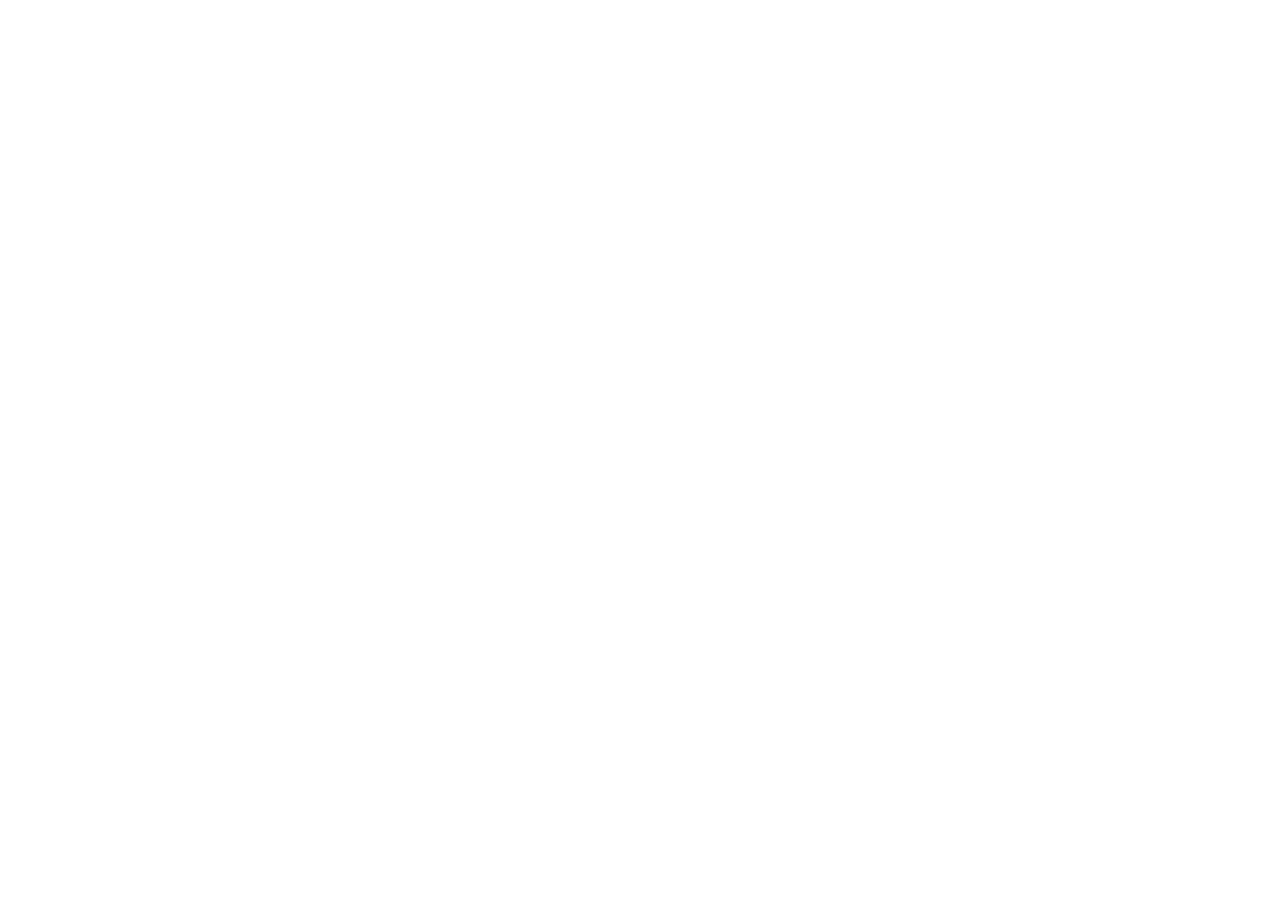
==== index.html @ e783c198 "Initial commit" ====
<!DOCTYPE html>
<html lang="en">
<head>
  <meta charset="UTF-8">
  <meta http-equiv="X-UA-Compatible" content="IE=edge">
  <meta name="viewport" content="width=device-width, initial-scale=1.0">
  <title>Template</title>
  <link rel="stylesheet" href="./css/main.css">
</head>
<body>

</body>
</html>
---- css/main.css ----
/* VARIABLES */
:root {
  --light-background: #f2ece4;
  --light-text: #036;
  /* --main-text-color : #fff; */
  /* --main-bg-color : #fff; */
  /* --main-font-size : 16px; */
  /* --main-line-height : 1.5; */
}

/* MIXINS */ /**
 * 1. Correct the line height in all browsers.
 * 2. Prevent adjustments of font size after orientation changes in iOS.
 */
html {
  line-height: 1.15; /* 1 */
  -webkit-text-size-adjust: 100%; /* 2 */
}

/* Sections
   ========================================================================== */
/**
 * Remove the margin in all browsers.
 */
body {
  margin: 0;
}

/**
 * Render the `main` element consistently in IE.
 */
main {
  display: block;
}

/**
 * Correct the font size and margin on `h1` elements within `section` and
 * `article` contexts in Chrome, Firefox, and Safari.
 */
h1 {
  font-size: 2em;
  margin: 0.67em 0;
}

/* Grouping content
   ========================================================================== */
/**
 * 1. Add the correct box sizing in Firefox.
 * 2. Show the overflow in Edge and IE.
 */
hr {
  -webkit-box-sizing: content-box;
          box-sizing: content-box; /* 1 */
  height: 0; /* 1 */
  overflow: visible; /* 2 */
}

/**
 * 1. Correct the inheritance and scaling of font size in all browsers.
 * 2. Correct the odd `em` font sizing in all browsers.
 */
pre {
  font-family: monospace, monospace; /* 1 */
  font-size: 1em; /* 2 */
}

/* Text-level semantics
   ========================================================================== */
/**
 * Remove the gray background on active links in IE 10.
 */
a {
  background-color: transparent;
}

/**
 * 1. Remove the bottom border in Chrome 57-
 * 2. Add the correct text decoration in Chrome, Edge, IE, Opera, and Safari.
 */
abbr[title] {
  border-bottom: none; /* 1 */
  text-decoration: underline; /* 2 */
  -webkit-text-decoration: underline dotted;
          text-decoration: underline dotted; /* 2 */
}

/**
 * Add the correct font weight in Chrome, Edge, and Safari.
 */
b,
strong {
  font-weight: bolder;
}

/**
 * 1. Correct the inheritance and scaling of font size in all browsers.
 * 2. Correct the odd `em` font sizing in all browsers.
 */
code,
kbd,
samp {
  font-family: monospace, monospace; /* 1 */
  font-size: 1em; /* 2 */
}

/**
 * Add the correct font size in all browsers.
 */
small {
  font-size: 80%;
}

/**
 * Prevent `sub` and `sup` elements from affecting the line height in
 * all browsers.
 */
sub,
sup {
  font-size: 75%;
  line-height: 0;
  position: relative;
  vertical-align: baseline;
}

sub {
  bottom: -0.25em;
}

sup {
  top: -0.5em;
}

/* Embedded content
   ========================================================================== */
/**
 * Remove the border on images inside links in IE 10.
 */
img {
  border-style: none;
}

/* Forms
   ========================================================================== */
/**
 * 1. Change the font styles in all browsers.
 * 2. Remove the margin in Firefox and Safari.
 */
button,
input,
optgroup,
select,
textarea {
  font-family: inherit; /* 1 */
  font-size: 100%; /* 1 */
  line-height: 1.15; /* 1 */
  margin: 0; /* 2 */
}

/**
 * Show the overflow in IE.
 * 1. Show the overflow in Edge.
 */
button,
input { /* 1 */
  overflow: visible;
}

/**
 * Remove the inheritance of text transform in Edge, Firefox, and IE.
 * 1. Remove the inheritance of text transform in Firefox.
 */
button,
select { /* 1 */
  text-transform: none;
}

/**
 * Correct the inability to style clickable types in iOS and Safari.
 */
button,
[type=button],
[type=reset],
[type=submit] {
  -webkit-appearance: button;
}

/**
 * Remove the inner border and padding in Firefox.
 */
button::-moz-focus-inner,
[type=button]::-moz-focus-inner,
[type=reset]::-moz-focus-inner,
[type=submit]::-moz-focus-inner {
  border-style: none;
  padding: 0;
}

/**
 * Restore the focus styles unset by the previous rule.
 */
button:-moz-focusring,
[type=button]:-moz-focusring,
[type=reset]:-moz-focusring,
[type=submit]:-moz-focusring {
  outline: 1px dotted ButtonText;
}

/**
 * Correct the padding in Firefox.
 */
fieldset {
  padding: 0.35em 0.75em 0.625em;
}

/**
 * 1. Correct the text wrapping in Edge and IE.
 * 2. Correct the color inheritance from `fieldset` elements in IE.
 * 3. Remove the padding so developers are not caught out when they zero out
 *    `fieldset` elements in all browsers.
 */
legend {
  -webkit-box-sizing: border-box;
          box-sizing: border-box; /* 1 */
  color: inherit; /* 2 */
  display: table; /* 1 */
  max-width: 100%; /* 1 */
  padding: 0; /* 3 */
  white-space: normal; /* 1 */
}

/**
 * Add the correct vertical alignment in Chrome, Firefox, and Opera.
 */
progress {
  vertical-align: baseline;
}

/**
 * Remove the default vertical scrollbar in IE 10+.
 */
textarea {
  overflow: auto;
}

/**
 * 1. Add the correct box sizing in IE 10.
 * 2. Remove the padding in IE 10.
 */
[type=checkbox],
[type=radio] {
  -webkit-box-sizing: border-box;
          box-sizing: border-box; /* 1 */
  padding: 0; /* 2 */
}

/**
 * Correct the cursor style of increment and decrement buttons in Chrome.
 */
[type=number]::-webkit-inner-spin-button,
[type=number]::-webkit-outer-spin-button {
  height: auto;
}

/**
 * 1. Correct the odd appearance in Chrome and Safari.
 * 2. Correct the outline style in Safari.
 */
[type=search] {
  -webkit-appearance: textfield; /* 1 */
  outline-offset: -2px; /* 2 */
}

/**
 * Remove the inner padding in Chrome and Safari on macOS.
 */
[type=search]::-webkit-search-decoration {
  -webkit-appearance: none;
}

/**
 * 1. Correct the inability to style clickable types in iOS and Safari.
 * 2. Change font properties to `inherit` in Safari.
 */
::-webkit-file-upload-button {
  -webkit-appearance: button; /* 1 */
  font: inherit; /* 2 */
}

/* Interactive
   ========================================================================== */
/*
 * Add the correct display in Edge, IE 10+, and Firefox.
 */
details {
  display: block;
}

/*
 * Add the correct display in all browsers.
 */
summary {
  display: list-item;
}

/* Misc
   ========================================================================== */
/**
 * Add the correct display in IE 10+.
 */
template {
  display: none;
}

/**
 * Add the correct display in IE 10.
 */
[hidden] {
  display: none;
}

/* FONTS */ /* GENERAL */
* {
  -webkit-box-sizing: border-box;
          box-sizing: border-box;
}

*::before,
*::after {
  -webkit-box-sizing: inherit;
          box-sizing: inherit;
}

html {
  height: 100%;
  -webkit-box-sizing: border-box;
          box-sizing: border-box;
}

img {
  display: block;
  height: auto;
}

body {
  display: -webkit-box;
  display: -ms-flexbox;
  display: flex;
  -webkit-box-orient: vertical;
  -webkit-box-direction: normal;
      -ms-flex-direction: column;
          flex-direction: column;
  height: 100%;
  margin: 0;
  padding: 0;
  /* font-family: "Roboto", "Arial", sans-serif; */
  /* font-size: 16px; */
  /* font-weight: 400; */
  /* line-height: var(--main-line-height); */
}

/* STICKY-FOOTER */
.site-main {
  -webkit-box-flex: 1;
      -ms-flex-positive: 1;
          flex-grow: 1;
}

/* VISUALLY-HIDDEN */
.visually-hidden {
  position: absolute;
  width: 1px;
  height: 1px;
  margin: -1px;
  padding: 0;
  border: 0;
  white-space: nowrap;
  -webkit-clip-path: inset(100%);
          clip-path: inset(100%);
  clip: rect(0 0 0 0);
  overflow: hidden;
}

/* CONTAINER */
.container {
  width: 100%;
  max-width: 1240px;
  margin: 0 auto;
  padding: 0 20px;
}/*# sourceMappingURL=main.css.map */
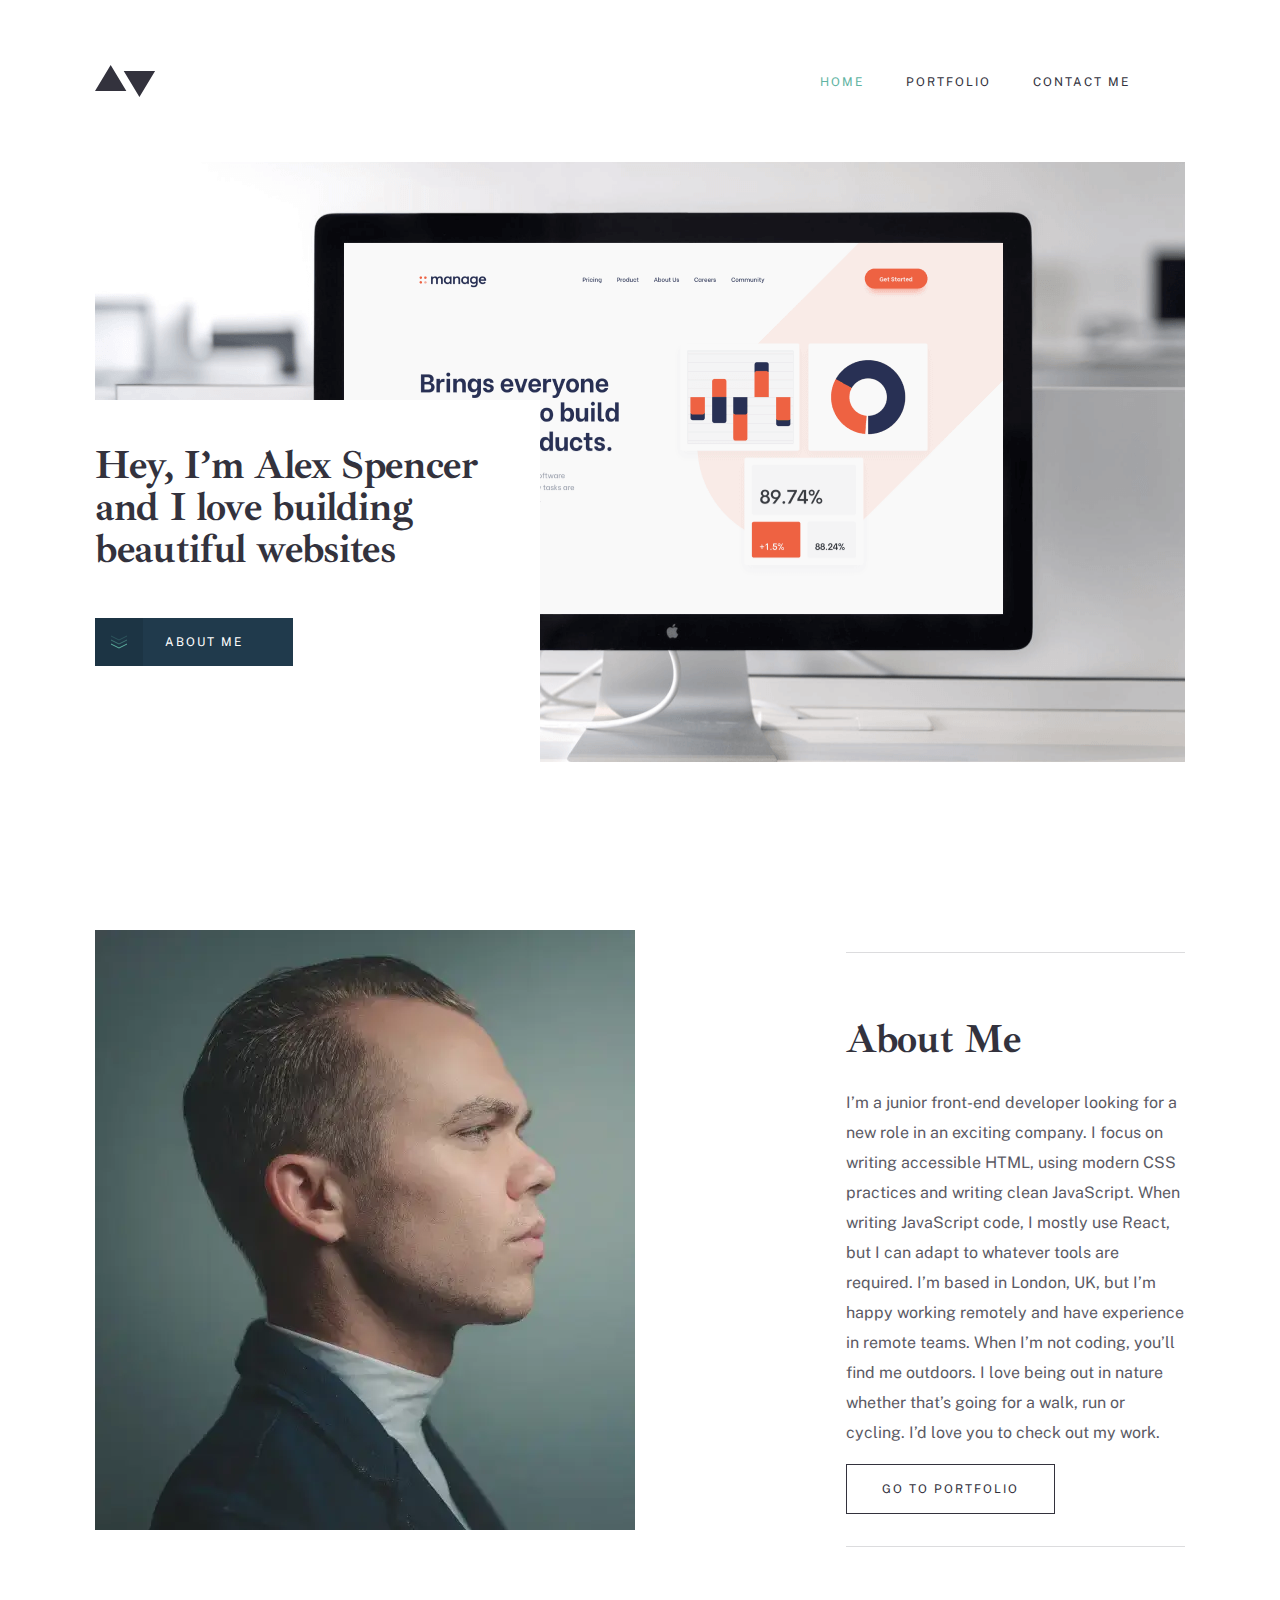
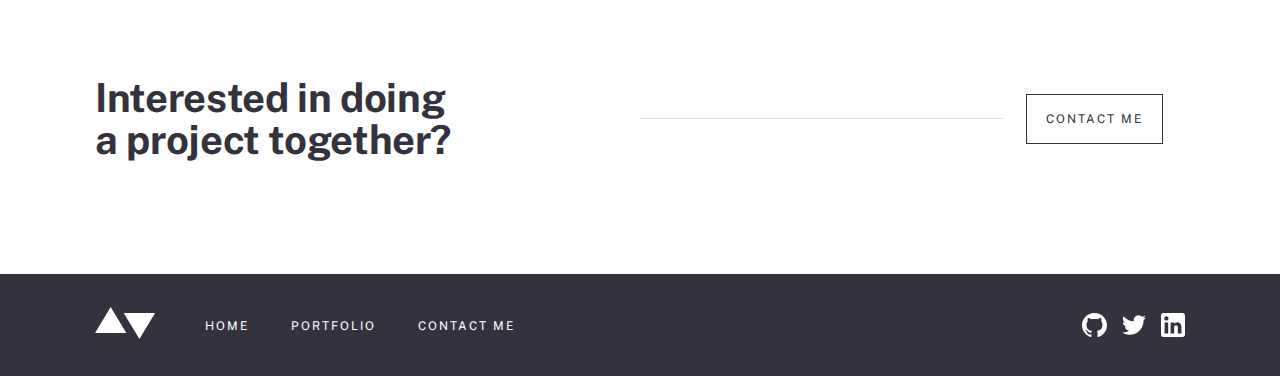
==== commit 204882bf: "Done" ====
--- a/index.html
+++ b/index.html
@@ -8,6 +8,167 @@
   <link rel="stylesheet" href="./css/main.css">
 </head>
 <body>
-
+  
+  <header class="site-header">
+    <div class="container">
+      <div class="site-header__wrapper">
+        <a class="logo" href="./index.html">
+          <img src="./images/logo.svg" alt="Portfolio logo">
+        </a>
+        
+        <nav class="site-header__nav nav">
+          <ul class="nav__list">
+            <li class="nav__item">
+              <a class="nav__link nav__link--green" href="./index.html">Home</a>
+            </li>
+            <li class="nav__item">
+              <a class="nav__link" href="./portfolio.html">Portfolio</a>
+            </li>
+            <li class="nav__item">
+              <a class="nav__link" href="./contact.html">Contact me</a>
+            </li>
+          </ul>
+        </nav>
+        
+        <button class="site-header__hamburg"></button>
+      </div>
+    </div>
+  </header>
+  
+  <main class="site-main">
+    <section class="hero">
+      <div class="container">
+        <div class="hero__all">
+          <div class="hero__box">
+            <h1 class="hero__title">
+              Hey, I’m Alex Spencer and I love building beautiful websites
+            </h1>
+            <a class="hero__about" href="#">ABOUT ME</a>
+          </div>
+        </div>
+      </div>
+      
+    </section>
+    
+    <section class="about">
+      <div class="container">
+        <div class="about__box">
+          <picture>
+            
+            <source 
+            media="(min-width:1024px)"
+            width="540"
+            height="600"
+            srcset="./images/man.webp 1x, ./images/man@2x.webp 2x"
+            >
+            
+            
+            
+            <source 
+            type="image/webp"
+            media="(min-width:768px)" 
+            srcset="./images/man-tb.webp 1x, ./images/man-tb@2x.webp 2x">
+            
+            <source 
+            media="(min-width:768px)" 
+            srcset="./images/man-tb.jpg 1x, ./images/man-tb@2x.jpg 2x">
+            
+            
+            <source
+            type="image/webp"
+            srcset="./images/man-mb.webp 1x, ./images/man-mb@2x.webp 2x"
+            >
+            
+            
+            
+            <img 
+            src="./images/man-mb.jpg"
+            srcset="./images/man-mb.jpg 1x, ./images/man-mb@2x.jpg 2x"
+            width="270"
+            height="346"
+            alt="Man">
+            
+          </picture>
+          <div class="about__left">
+            <h2 class="about__title">
+              About Me
+            </h2>
+            <p class="about__text">
+              I’m a junior front-end developer looking for a new role in an exciting company. I focus on writing accessible HTML, using modern CSS practices and writing clean JavaScript. When writing JavaScript code, I mostly use React, but I can adapt to whatever tools are required. I’m based in London, UK, but I’m happy working remotely and have experience in remote teams. When I’m not coding, you’ll find me outdoors. I love being out in nature whether that’s going for a walk, run or cycling. I’d love you to check out my work.
+            </p>
+            <a class="about__link" href="#">GO TO PORTFOLIO</a>
+          </div>
+        </div>
+        
+      </div>
+    </section>
+    
+    <section class="interested">
+      <div class="container">
+        
+        <div class="interested__all">
+          <div class="interested__box">
+            <h2 class="interested__title">
+              Interested in doing a project together?
+            </h2>
+          </div>
+          <!-- <div class="interested__borders"></div> -->
+          <span class="interested__border"></span>
+          <div class="interested__link-box">
+            <a class="interested__link" href="#">CONTACT ME</a>
+          </div>
+        </div>
+        
+        
+      </div>
+    </section>
+  </main>
+  
+  
+  
+  
+  <footer class="site-footer">
+    <div class="container">
+      <div class="site-footer__wrapper">
+        <div class="site-footer__box">
+          <a class="logo-footer" href="./index.html">
+            <svg width="61" height="32" fill="none" xmlns="http://www.w3.org/2000/svg"><path fill-rule="evenodd" clip-rule="evenodd" d="M31.347 26.122 15.673 0 0 26.122h31.347ZM60.082 5.878 44.408 32 28.735 5.878h31.347Z" fill="#fff"/></svg>
+          </a>
+          <ul class="site-footer__list">
+            <li class="site-footer__item">
+              <a class="site-footer__link" href="./index.html">Home</a>
+            </li>
+            <li class="site-footer__item">
+              <a class="site-footer__link" href="./portfolio.html">Portfolio</a>
+            </li>
+            <li class="site-footer__item">
+              <a class="site-footer__link" href="./contact.html">Contact me</a>
+            </li>
+          </ul>
+        </div>
+        <ul class="site-footer__social social">
+          <li class="social__item">
+            <a class="social__link" target="blank" href="./index.html">
+              <img src="./images/github.svg" alt="Github">
+            </a>
+          </li>
+          <li class="social__item">
+            <a class="social__link" target="blank" href="./index.html">
+              <img src="./images/twitter.svg" alt="twitter">
+            </a>
+          </li>
+          <li class="social__item">
+            <a class="social__link" target="blank" href="./index.html">
+              <img src="./images/linkedln.svg" alt="linkedln">
+            </a>
+          </li>
+        </ul>
+      </div>
+      
+      
+    </div>
+  </footer>
+  
+  <script src="./js/main.js"></script>
 </body>
 </html>--- a/css/main.css
+++ b/css/main.css
@@ -1,14 +1,10 @@
-/* VARIABLES */
-:root {
-  --light-background: #f2ece4;
-  --light-text: #036;
-  /* --main-text-color : #fff; */
-  /* --main-bg-color : #fff; */
-  /* --main-font-size : 16px; */
-  /* --main-line-height : 1.5; */
-}
-
-/* MIXINS */ /**
+/* VARIABLES */ /* MIXINS */
+.contact__btn, .site-header__hamburg {
+  background-color: transparent;
+  border: none;
+}
+
+/**
  * 1. Correct the line height in all browsers.
  * 2. Prevent adjustments of font size after orientation changes in iOS.
  */
@@ -318,7 +314,32 @@
   display: none;
 }
 
-/* FONTS */ /* GENERAL */
+/* FONTS */
+@font-face {
+  font-family: "Public Sans";
+  font-style: normal;
+  font-weight: 400;
+  src: local(""), url("../fonts/public-sans-v14-latin-regular.woff2") format("woff2"), url("../fonts/public-sans-v14-latin-regular.woff") format("woff");
+}
+@font-face {
+  font-family: "Ibarra Real Nova";
+  font-style: normal;
+  font-weight: 700;
+  src: local(""), url("../fonts/ibarra-real-nova-v20-latin-700.woff2") format("woff2"), url("../fonts/ibarra-real-nova-v20-latin-700.woff") format("woff");
+}
+@font-face {
+  font-family: "Public Sans";
+  font-style: normal;
+  font-weight: 700;
+  src: local(""), url("../fonts/public-sans-v14-latin-700.woff2") format("woff2"), url("../fonts/public-sans-v14-latin-700.woff") format("woff"); /* Chrome 6+, Firefox 3.6+, IE 9+, Safari 5.1+ */
+}
+@font-face {
+  font-family: "Public Sans";
+  font-style: italic;
+  font-weight: 700;
+  src: local(""), url("../fonts/public-sans-v14-latin-700italic.woff2") format("woff2"), url("../fonts/public-sans-v14-latin-700italic.woff") format("woff"); /* Chrome 6+, Firefox 3.6+, IE 9+, Safari 5.1+ */
+}
+/* GENERAL */
 * {
   -webkit-box-sizing: border-box;
           box-sizing: border-box;
@@ -352,10 +373,7 @@
   height: 100%;
   margin: 0;
   padding: 0;
-  /* font-family: "Roboto", "Arial", sans-serif; */
-  /* font-size: 16px; */
-  /* font-weight: 400; */
-  /* line-height: var(--main-line-height); */
+  font-family: "Public Sans", "Arial", sans-serif;
 }
 
 /* STICKY-FOOTER */
@@ -383,7 +401,723 @@
 /* CONTAINER */
 .container {
   width: 100%;
-  max-width: 1240px;
+  max-width: 1170px;
   margin: 0 auto;
-  padding: 0 20px;
+  padding: 0 30px;
+}
+
+@media only screen and (min-width: 768px) {
+  .container {
+    max-width: 1190;
+    padding: 0 40px;
+  }
+}
+@media only screen and (min-width: 1024px) {
+  .container {
+    max-width: 1440;
+    padding: 0 40px;
+  }
+}
+.site-header {
+  position: relative;
+  padding: 32px 0;
+}
+
+.site-header__wrapper {
+  display: -webkit-box;
+  display: -ms-flexbox;
+  display: flex;
+  -webkit-box-align: center;
+      -ms-flex-align: center;
+          align-items: center;
+  -webkit-box-pack: justify;
+      -ms-flex-pack: justify;
+          justify-content: space-between;
+}
+
+.nav {
+  display: none;
+  position: absolute;
+  top: 84px;
+  right: 30px;
+  padding: 40px 55px;
+  background-color: #33323D;
+  -webkit-animation: menu 1s ease-in-out;
+          animation: menu 1s ease-in-out;
+}
+
+@-webkit-keyframes menu {
+  from {
+    -webkit-transform: translateX(100%);
+            transform: translateX(100%);
+  }
+  to {
+    -webkit-transform: translateX(0px);
+            transform: translateX(0px);
+  }
+}
+
+@keyframes menu {
+  from {
+    -webkit-transform: translateX(100%);
+            transform: translateX(100%);
+  }
+  to {
+    -webkit-transform: translateX(0px);
+            transform: translateX(0px);
+  }
+}
+.nav__list {
+  display: -webkit-box;
+  display: -ms-flexbox;
+  display: flex;
+  -webkit-box-orient: vertical;
+  -webkit-box-direction: normal;
+      -ms-flex-direction: column;
+          flex-direction: column;
+  -webkit-box-align: center;
+      -ms-flex-align: center;
+          align-items: center;
+  margin: 0;
+  padding-left: 0;
+  list-style: none;
+}
+
+.nav__item:not(:last-child) {
+  margin-bottom: 32px;
+}
+
+.nav__link {
+  font-size: 12px;
+  line-height: 14px;
+  letter-spacing: 2px;
+  text-transform: uppercase;
+  color: #FFFFFF;
+  display: inline-block;
+  text-decoration: none;
+}
+
+.site-header__hamburg {
+  width: 24px;
+  height: 24px;
+  background-image: url("../images/hamburg.svg");
+  background-repeat: no-repeat;
+}
+
+.open .nav {
+  display: block;
+}
+
+.open .site-header__hamburg {
+  background-image: url("../images/close.svg");
+}
+
+@media only screen and (min-width: 768px) {
+  .site-header__hamburg {
+    display: none;
+  }
+  .nav {
+    display: block;
+    position: static;
+    background-color: transparent;
+    -webkit-animation: none;
+            animation: none;
+  }
+  .nav__list {
+    -webkit-box-orient: horizontal;
+    -webkit-box-direction: normal;
+        -ms-flex-direction: row;
+            flex-direction: row;
+    -webkit-box-align: center;
+        -ms-flex-align: center;
+            align-items: center;
+  }
+  .nav__item:not(:last-child) {
+    margin: 0;
+    margin-right: 42px;
+  }
+  .nav__link {
+    color: #33323D;
+  }
+  .nav__link--green {
+    color: #5FB4A2;
+  }
+}
+.hero {
+  padding-bottom: 150px;
+}
+
+.hero__all {
+  padding-top: 335px;
+  background-image: url("../images/hero-mobile.png");
+  background-size: contain;
+  background-repeat: no-repeat;
+}
+
+@media only screen and (-webkit-min-device-pixel-ratio: 2), only screen and (min-device-pixel-ratio: 2), only screen and (min-resolution: 192dpi), only screen and (min-resolution: 2dppx) {
+  .hero__all {
+    background-image: url("../images/hero-mobile@2x.png");
+  }
+}
+.hero__box {
+  padding-bottom: 96px;
+  background-color: #fff;
+}
+
+.hero__title {
+  font-family: "Ibarra Real Nova";
+  font-style: normal;
+  font-weight: 700;
+  font-size: 40px;
+  line-height: 42px;
+  letter-spacing: -0.357143px;
+  color: #33323D;
+}
+
+.hero__about {
+  position: relative;
+  padding: 17px 50px;
+  padding-left: 70px;
+  font-size: 12px;
+  line-height: 14px;
+  letter-spacing: 2px;
+  text-transform: uppercase;
+  color: #FFFFFF;
+  background-color: #203A4C;
+  display: inline-block;
+  text-decoration: none;
+  background-image: url("../images/btn-green.svg");
+  background-repeat: no-repeat;
+  -webkit-transition: all 0.2s ease-in-out;
+  transition: all 0.2s ease-in-out;
+}
+.hero__about:hover {
+  background-image: url("../images/btn-white.svg");
+  background-color: #5FB4A2;
+}
+
+@media only screen and (min-width: 426px) {
+  .hero__all {
+    padding-top: 400px;
+  }
+}
+@media only screen and (min-width: 538px) {
+  .hero__all {
+    padding-top: 450px;
+  }
+  .hero__box {
+    max-width: 514px;
+  }
+}
+@media only screen and (min-width: 600px) {
+  .hero__all {
+    padding-top: 550px;
+  }
+}
+@media only screen and (min-width: 700px) {
+  .hero__all {
+    background-image: url("../images/hero-tablet.png");
+  }
+}
+@media only screen and (-webkit-min-device-pixel-ratio: 2), only screen and (min-device-pixel-ratio: 2), only screen and (min-resolution: 192dpi), only screen and (min-resolution: 2dppx) {
+  .hero__all {
+    background-image: url("../images/hero-tablet@2x.png");
+  }
+}
+@media only screen and (min-width: 768px) {
+  .hero__all {
+    padding-top: 330px;
+    background-size: cover;
+  }
+  .hero__box {
+    padding-top: 17px;
+  }
+  .hero__title {
+    margin-bottom: 48px;
+  }
+}
+@media only screen and (min-width: 800px) {
+  .hero__all {
+    padding-top: 238px;
+    background-position: center;
+    background-image: url("../images/hero-destkop.png");
+  }
+  .hero__box {
+    max-width: 445px;
+  }
+}
+@media only screen and (min-width: 800px) and (-webkit-min-device-pixel-ratio: 2), only screen and (min-width: 800px) and (min-device-pixel-ratio: 2), only screen and (min-width: 800px) and (min-resolution: 192dpi), only screen and (min-width: 800px) and (min-resolution: 2dppx) {
+  .hero__all {
+    background-image: url("../images/hero-destkop@2x.png");
+  }
+}
+.touch__box {
+  padding-bottom: 32px;
+  border-top: 1px solid #DCDCDE;
+  border-bottom: 1px solid #DCDCDE;
+}
+
+.touch__title {
+  margin-bottom: 24px;
+  font-family: "Ibarra Real Nova";
+  font-size: 40px;
+  line-height: 42px;
+  letter-spacing: -0.357143px;
+  color: #33323D;
+}
+
+.touch__info {
+  max-width: 689px;
+}
+
+.touch__text {
+  margin-bottom: 24px;
+  font-size: 15px;
+  line-height: 30px;
+  color: #33323D;
+  mix-blend-mode: normal;
+  opacity: 0.8;
+}
+
+.touch__links {
+  display: inline-block;
+  text-decoration: none;
+}
+.touch__links:not(:last-child) {
+  margin-right: 15px;
+}
+
+@media only screen and (min-width: 1024px) {
+  .touch__box {
+    display: -webkit-box;
+    display: -ms-flexbox;
+    display: flex;
+    -webkit-box-pack: justify;
+        -ms-flex-pack: justify;
+            justify-content: space-between;
+    padding-top: 48px;
+  }
+}
+.contact {
+  padding-bottom: 80px;
+}
+
+.contact__title {
+  margin-bottom: 24px;
+  font-family: "Ibarra Real Nova";
+  font-style: normal;
+  font-weight: 700;
+  font-size: 40px;
+  line-height: 42px;
+  letter-spacing: -0.357143px;
+  color: #33323D;
+}
+
+.contact__info {
+  max-width: 689px;
+}
+
+.contact__label {
+  font-weight: 700;
+  font-size: 13px;
+  line-height: 30px;
+  color: #33323D;
+  opacity: 0.8;
+}
+
+.contact__input {
+  display: block;
+  width: 100%;
+  margin-top: 8px;
+  padding: 12px 16px;
+  border: 1px solid transparent;
+  background-color: #E6E6E7;
+  margin-bottom: 4px;
+  outline: none;
+  -webkit-transition: all 0.2s ease-in-out;
+  transition: all 0.2s ease-in-out;
+}
+.contact__input:focus {
+  border-color: #5FB4A2;
+}
+.contact__input::-webkit-input-placeholder {
+  font-family: "Public Sans";
+  font-style: normal;
+  font-weight: 400;
+  font-size: 13px;
+  line-height: 30px;
+  color: #33323D;
+  opacity: 0.4;
+}
+.contact__input::-moz-placeholder {
+  font-family: "Public Sans";
+  font-style: normal;
+  font-weight: 400;
+  font-size: 13px;
+  line-height: 30px;
+  color: #33323D;
+  opacity: 0.4;
+}
+.contact__input:-ms-input-placeholder {
+  font-family: "Public Sans";
+  font-style: normal;
+  font-weight: 400;
+  font-size: 13px;
+  line-height: 30px;
+  color: #33323D;
+  opacity: 0.4;
+}
+.contact__input::-ms-input-placeholder {
+  font-family: "Public Sans";
+  font-style: normal;
+  font-weight: 400;
+  font-size: 13px;
+  line-height: 30px;
+  color: #33323D;
+  opacity: 0.4;
+}
+.contact__input::placeholder {
+  font-family: "Public Sans";
+  font-style: normal;
+  font-weight: 400;
+  font-size: 13px;
+  line-height: 30px;
+  color: #33323D;
+  opacity: 0.4;
+}
+.contact__input:not(:-moz-placeholder-shown):not(:focus):invalid {
+  -moz-transition: all 0.2s ease-in-out;
+  transition: all 0.2s ease-in-out;
+  border-color: #F43030;
+}
+.contact__input:not(:-ms-input-placeholder):not(:focus):invalid {
+  -ms-transition: all 0.2s ease-in-out;
+  transition: all 0.2s ease-in-out;
+  border-color: #F43030;
+}
+.contact__input:not(:placeholder-shown):not(:focus):invalid {
+  -webkit-transition: all 0.2s ease-in-out;
+  transition: all 0.2s ease-in-out;
+  border-color: #F43030;
+}
+.contact__input:not(:-moz-placeholder-shown):not(:focus):invalid ~ span {
+  opacity: 1;
+}
+.contact__input:not(:-ms-input-placeholder):not(:focus):invalid ~ span {
+  opacity: 1;
+}
+.contact__input:not(:placeholder-shown):not(:focus):invalid ~ span {
+  opacity: 1;
+}
+
+.contact__error {
+  display: block;
+  font-style: italic;
+  font-weight: 700;
+  font-size: 10px;
+  line-height: 12px;
+  color: #F43030;
+  -webkit-transition: all 0.2s ease-in-out;
+  transition: all 0.2s ease-in-out;
+  opacity: 0;
+}
+
+.last {
+  margin-bottom: 20px;
+}
+
+.contact__textarea {
+  resize: none;
+}
+
+.contact__btn {
+  display: block;
+  padding: 17px 24px;
+  font-size: 12px;
+  line-height: 14px;
+  letter-spacing: 2px;
+  text-transform: uppercase;
+  color: #FFFFFF;
+  background-color: #203A4C;
+}
+
+@media only screen and (min-width: 1024px) {
+  .contact__box {
+    padding-top: 47px;
+    display: grid;
+    grid-template-rows: 1fr;
+    grid-template-columns: 1fr 1fr;
+  }
+  .contact__title {
+    margin: 0;
+  }
+}
+.interested {
+  padding-bottom: 80px;
+}
+
+.interested__box {
+  text-align: center;
+}
+
+.interested__title {
+  font-size: 40px;
+  line-height: 42px;
+  letter-spacing: -0.357143px;
+  color: #33323D;
+}
+
+.interested__link-box {
+  text-align: center;
+}
+
+.interested__link {
+  display: inline-block;
+  text-decoration: none;
+  padding: 17px 35px;
+  font-size: 12px;
+  line-height: 14px;
+  letter-spacing: 2px;
+  text-transform: uppercase;
+  color: #33323D;
+  border: 1px solid #33323D;
+  -webkit-transition: all 0.2s ease-in-out;
+  transition: all 0.2s ease-in-out;
+}
+.interested__link:hover {
+  background-color: #33323D;
+  color: #fff;
+}
+
+@media only screen and (min-width: 768px) {
+  .interested__all {
+    display: grid;
+    grid-template-rows: 1fr;
+    grid-template-columns: 3fr 1fr 1fr;
+    -webkit-box-align: center;
+        -ms-flex-align: center;
+            align-items: center;
+  }
+  .interested__border {
+    display: block;
+    height: 1px;
+    width: 100%;
+    max-width: 180px;
+    background: #33323D;
+    opacity: 0.15;
+  }
+  .interested__box {
+    max-width: 362px;
+    text-align: left;
+  }
+  .interested__link {
+    padding: 17px 19px;
+  }
+}
+@media only screen and (min-width: 1024px) {
+  .interested__all {
+    display: grid;
+    grid-template-rows: 1fr;
+    grid-template-columns: 3fr 2fr 1fr;
+    -webkit-box-align: center;
+        -ms-flex-align: center;
+            align-items: center;
+  }
+  .interested__border {
+    max-width: 534px;
+  }
+}
+.about {
+  padding-bottom: 96px;
+}
+
+.about__box {
+  display: -webkit-box;
+  display: -ms-flexbox;
+  display: flex;
+  -webkit-box-align: center;
+      -ms-flex-align: center;
+          align-items: center;
+  -webkit-box-orient: vertical;
+  -webkit-box-direction: normal;
+      -ms-flex-direction: column;
+          flex-direction: column;
+}
+
+.about__left {
+  max-width: 339px;
+  margin-top: 40px;
+  padding: 32px 0;
+  border-top: 1px solid #DCDCDE;
+  border-bottom: 1px solid #DCDCDE;
+}
+
+.about__title {
+  margin-bottom: 28px;
+  font-family: "Ibarra Real Nova";
+  font-style: normal;
+  font-weight: 700;
+  font-size: 40px;
+  line-height: 42px;
+  letter-spacing: -0.357143px;
+  color: #33323D;
+}
+
+.about__text {
+  font-size: 16px;
+  line-height: 30px;
+  color: #33323D;
+  opacity: 0.8;
+}
+
+.about__link {
+  display: inline-block;
+  text-decoration: none;
+  padding: 17px 35px;
+  font-size: 12px;
+  line-height: 14px;
+  letter-spacing: 2px;
+  text-transform: uppercase;
+  color: #33323D;
+  border: 1px solid #33323D;
+  -webkit-transition: all 0.2s ease-in-out;
+  transition: all 0.2s ease-in-out;
+}
+.about__link:hover {
+  background-color: #33323D;
+  color: #fff;
+}
+
+@media only screen and (min-width: 768px) {
+  .about__box {
+    -webkit-box-orient: horizontal;
+    -webkit-box-direction: normal;
+        -ms-flex-direction: row;
+            flex-direction: row;
+    -webkit-box-align: center;
+        -ms-flex-align: center;
+            align-items: center;
+    -webkit-box-pack: justify;
+        -ms-flex-pack: justify;
+            justify-content: space-between;
+  }
+}
+.site-footer {
+  padding: 56px 75px;
+  background-color: #33323D;
+}
+
+.site-footer__wrapper {
+  display: -webkit-box;
+  display: -ms-flexbox;
+  display: flex;
+  -webkit-box-align: center;
+      -ms-flex-align: center;
+          align-items: center;
+  -webkit-box-pack: center;
+      -ms-flex-pack: center;
+          justify-content: center;
+  -webkit-box-orient: vertical;
+  -webkit-box-direction: normal;
+      -ms-flex-direction: column;
+          flex-direction: column;
+}
+
+.logo-footer {
+  display: block;
+}
+
+.site-footer__box {
+  display: -webkit-box;
+  display: -ms-flexbox;
+  display: flex;
+  -webkit-box-orient: vertical;
+  -webkit-box-direction: normal;
+      -ms-flex-direction: column;
+          flex-direction: column;
+  -webkit-box-align: center;
+      -ms-flex-align: center;
+          align-items: center;
+}
+
+.site-footer__list {
+  margin: 0;
+  padding-left: 0;
+  list-style: none;
+  margin-top: 40px;
+}
+
+.site-footer__item {
+  text-align: center;
+  margin-bottom: 42px;
+}
+.site-footer__item:not(:last-child) {
+  margin-bottom: 32px;
+}
+
+.site-footer__link {
+  display: inline-block;
+  text-decoration: none;
+  font-size: 12px;
+  line-height: 14px;
+  text-align: center;
+  letter-spacing: 2px;
+  text-transform: uppercase;
+  color: #FFFFFF;
+}
+
+.social {
+  margin: 0;
+  padding-left: 0;
+  list-style: none;
+  display: -webkit-box;
+  display: -ms-flexbox;
+  display: flex;
+  -webkit-box-align: center;
+      -ms-flex-align: center;
+          align-items: center;
+}
+
+.social__item:not(:last-child) {
+  margin-right: 15px;
+}
+
+@media only screen and (min-width: 768px) {
+  .site-footer {
+    padding: 33px 0;
+  }
+  .site-footer__wrapper {
+    -webkit-box-orient: horizontal;
+    -webkit-box-direction: normal;
+        -ms-flex-direction: row;
+            flex-direction: row;
+    -webkit-box-pack: justify;
+        -ms-flex-pack: justify;
+            justify-content: space-between;
+  }
+  .logo-footer {
+    margin-right: 49px;
+  }
+  .site-footer__box {
+    -webkit-box-align: center;
+        -ms-flex-align: center;
+            align-items: center;
+    -webkit-box-orient: horizontal;
+    -webkit-box-direction: normal;
+        -ms-flex-direction: row;
+            flex-direction: row;
+  }
+  .site-footer__list {
+    display: -webkit-box;
+    display: -ms-flexbox;
+    display: flex;
+    margin-top: 0;
+  }
+  .site-footer__item {
+    margin-bottom: 0;
+  }
+  .site-footer__item:not(:last-child) {
+    margin-right: 42px;
+    margin-bottom: 0;
+  }
 }/*# sourceMappingURL=main.css.map */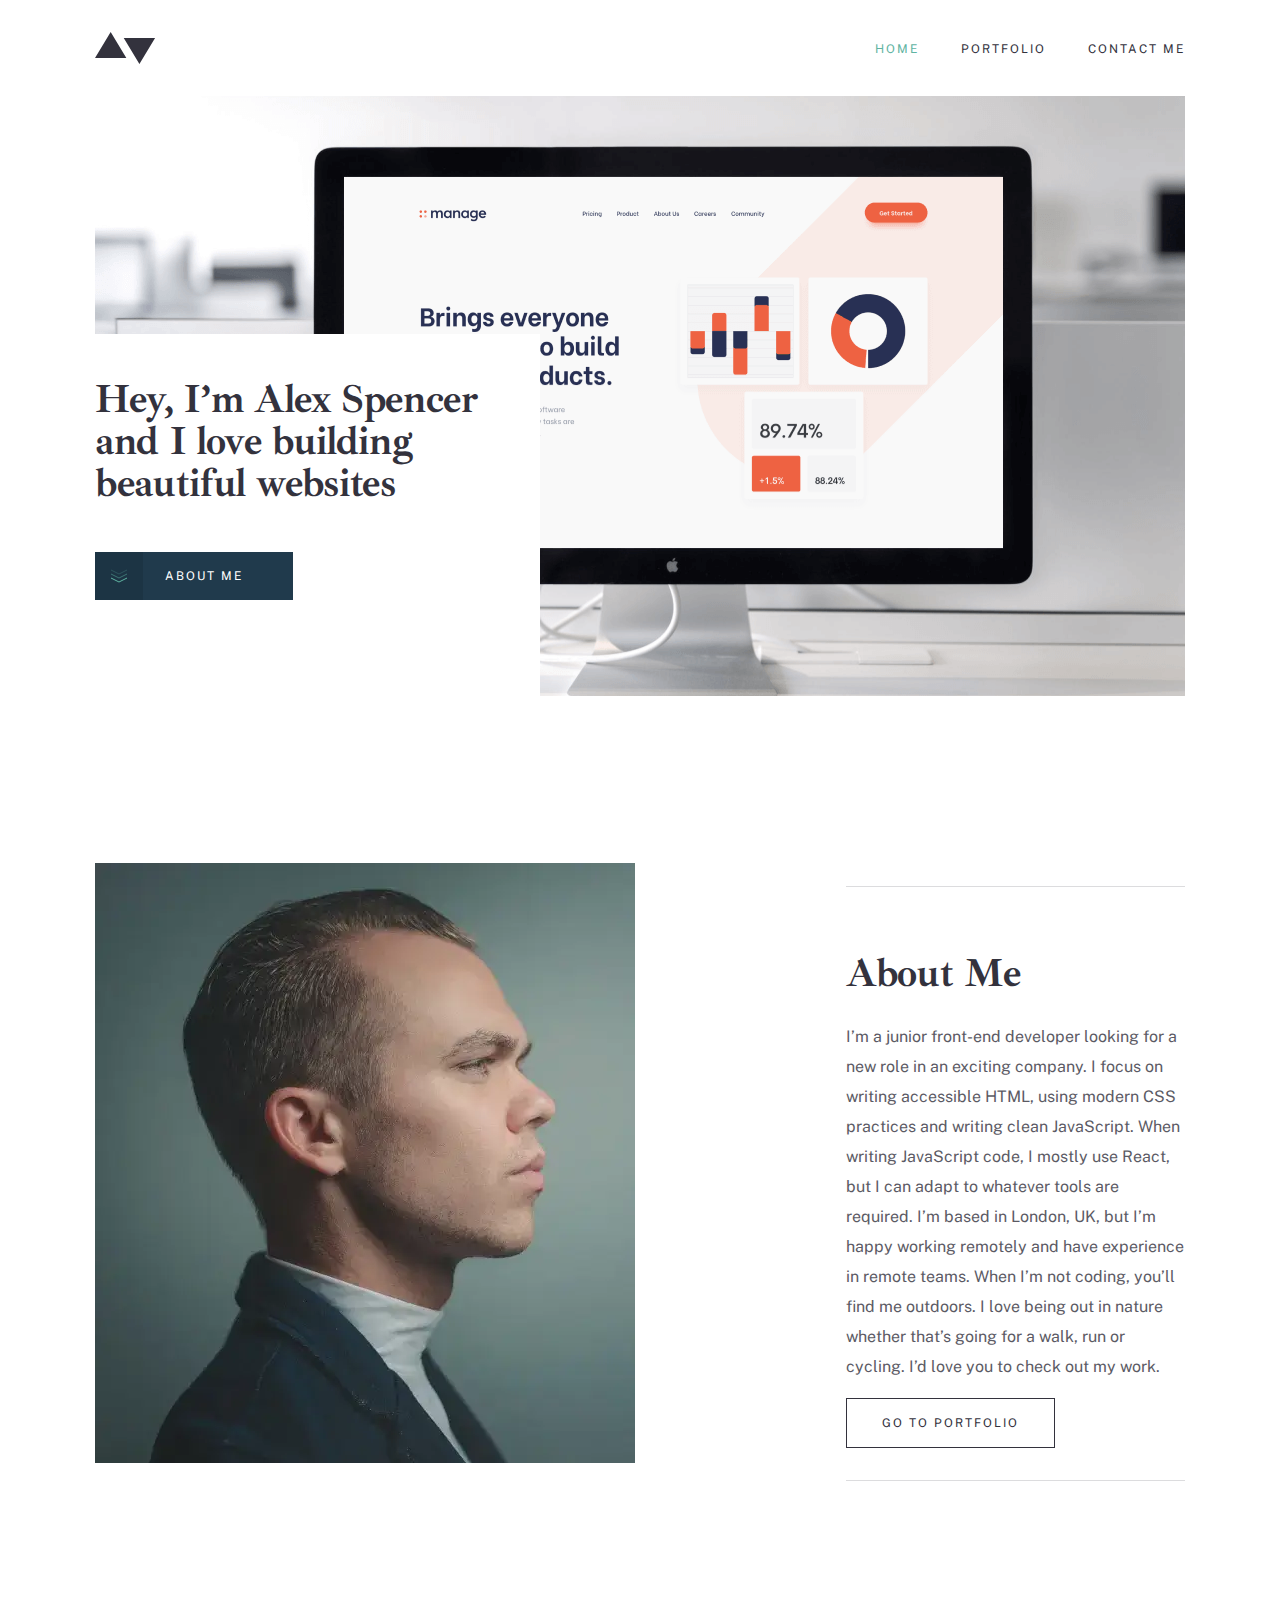
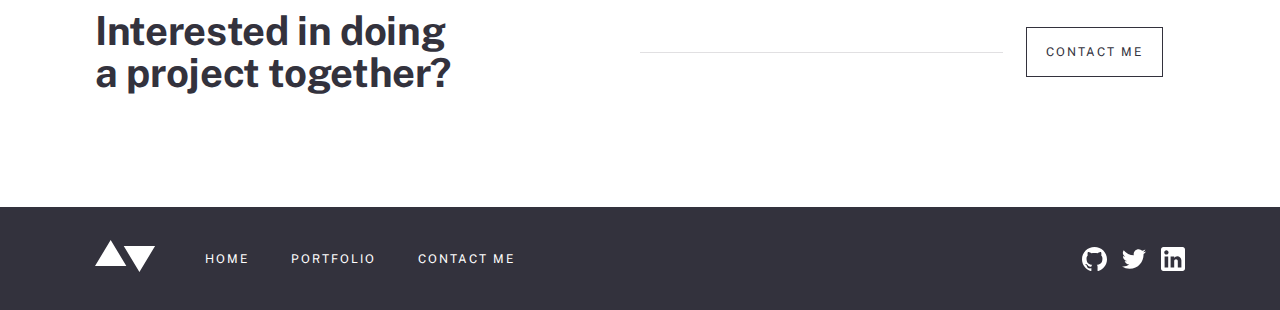
==== commit 2a7dcf40: "Finished" ====
--- a/index.html
+++ b/index.html
@@ -5,7 +5,7 @@
   <meta http-equiv="X-UA-Compatible" content="IE=edge">
   <meta name="viewport" content="width=device-width, initial-scale=1.0">
   <title>Template</title>
-  <link rel="stylesheet" href="./css/main.css">
+  <link rel="stylesheet" href="./css/main.min.css">
 </head>
 <body>
   
@@ -43,14 +43,14 @@
             <h1 class="hero__title">
               Hey, I’m Alex Spencer and I love building beautiful websites
             </h1>
-            <a class="hero__about" href="#">ABOUT ME</a>
+            <a class="hero__about" href="#aboutMe">ABOUT ME</a>
           </div>
         </div>
       </div>
       
     </section>
     
-    <section class="about">
+    <section id="aboutMe" class="about">
       <div class="container">
         <div class="about__box">
           <picture>
@@ -96,14 +96,14 @@
             <p class="about__text">
               I’m a junior front-end developer looking for a new role in an exciting company. I focus on writing accessible HTML, using modern CSS practices and writing clean JavaScript. When writing JavaScript code, I mostly use React, but I can adapt to whatever tools are required. I’m based in London, UK, but I’m happy working remotely and have experience in remote teams. When I’m not coding, you’ll find me outdoors. I love being out in nature whether that’s going for a walk, run or cycling. I’d love you to check out my work.
             </p>
-            <a class="about__link" href="#">GO TO PORTFOLIO</a>
+            <a class="about__link" href="./portfolio.html">GO TO PORTFOLIO</a>
           </div>
         </div>
         
       </div>
     </section>
     
-    <section class="interested">
+    <article class="interested">
       <div class="container">
         
         <div class="interested__all">
@@ -115,13 +115,13 @@
           <!-- <div class="interested__borders"></div> -->
           <span class="interested__border"></span>
           <div class="interested__link-box">
-            <a class="interested__link" href="#">CONTACT ME</a>
+            <a class="interested__link" href="./contact.html">CONTACT ME</a>
           </div>
         </div>
         
         
       </div>
-    </section>
+    </article>
   </main>
   
   
@@ -148,17 +148,17 @@
         </div>
         <ul class="site-footer__social social">
           <li class="social__item">
-            <a class="social__link" target="blank" href="./index.html">
+            <a class="social__link" target="blank" href="#">
               <img src="./images/github.svg" alt="Github">
             </a>
           </li>
           <li class="social__item">
-            <a class="social__link" target="blank" href="./index.html">
+            <a class="social__link" target="blank" href="#">
               <img src="./images/twitter.svg" alt="twitter">
             </a>
           </li>
           <li class="social__item">
-            <a class="social__link" target="blank" href="./index.html">
+            <a class="social__link" target="blank" href="#">
               <img src="./images/linkedln.svg" alt="linkedln">
             </a>
           </li>
--- a/css/main.min.css
+++ b/css/main.min.css
@@ -0,0 +1 @@
+.contact__btn,.site-header__hamburg{background-color:rgba(0,0,0,0);border:none}html{line-height:1.15;-webkit-text-size-adjust:100%}body{margin:0}main{display:block}h1{font-size:2em;margin:.67em 0}hr{-webkit-box-sizing:content-box;box-sizing:content-box;height:0;overflow:visible}pre{font-family:monospace,monospace;font-size:1em}a{background-color:rgba(0,0,0,0)}abbr[title]{border-bottom:none;text-decoration:underline;-webkit-text-decoration:underline dotted;text-decoration:underline dotted}b,strong{font-weight:bolder}code,kbd,samp{font-family:monospace,monospace;font-size:1em}small{font-size:80%}sub,sup{font-size:75%;line-height:0;position:relative;vertical-align:baseline}sub{bottom:-0.25em}sup{top:-0.5em}img{border-style:none}button,input,optgroup,select,textarea{font-family:inherit;font-size:100%;line-height:1.15;margin:0}button,input{overflow:visible}button,select{text-transform:none}button,[type=button],[type=reset],[type=submit]{-webkit-appearance:button}button::-moz-focus-inner,[type=button]::-moz-focus-inner,[type=reset]::-moz-focus-inner,[type=submit]::-moz-focus-inner{border-style:none;padding:0}button:-moz-focusring,[type=button]:-moz-focusring,[type=reset]:-moz-focusring,[type=submit]:-moz-focusring{outline:1px dotted ButtonText}fieldset{padding:.35em .75em .625em}legend{-webkit-box-sizing:border-box;box-sizing:border-box;color:inherit;display:table;max-width:100%;padding:0;white-space:normal}progress{vertical-align:baseline}textarea{overflow:auto}[type=checkbox],[type=radio]{-webkit-box-sizing:border-box;box-sizing:border-box;padding:0}[type=number]::-webkit-inner-spin-button,[type=number]::-webkit-outer-spin-button{height:auto}[type=search]{-webkit-appearance:textfield;outline-offset:-2px}[type=search]::-webkit-search-decoration{-webkit-appearance:none}::-webkit-file-upload-button{-webkit-appearance:button;font:inherit}details{display:block}summary{display:list-item}template{display:none}[hidden]{display:none}@font-face{font-family:"Public Sans";font-style:normal;font-weight:400;src:local(""),url("../fonts/public-sans-v14-latin-regular.woff2") format("woff2"),url("../fonts/public-sans-v14-latin-regular.woff") format("woff")}@font-face{font-family:"Ibarra Real Nova";font-style:normal;font-weight:700;src:local(""),url("../fonts/ibarra-real-nova-v20-latin-700.woff2") format("woff2"),url("../fonts/ibarra-real-nova-v20-latin-700.woff") format("woff")}@font-face{font-family:"Public Sans";font-style:normal;font-weight:700;src:local(""),url("../fonts/public-sans-v14-latin-700.woff2") format("woff2"),url("../fonts/public-sans-v14-latin-700.woff") format("woff")}@font-face{font-family:"Public Sans";font-style:italic;font-weight:700;src:local(""),url("../fonts/public-sans-v14-latin-700italic.woff2") format("woff2"),url("../fonts/public-sans-v14-latin-700italic.woff") format("woff")}*{-webkit-box-sizing:border-box;box-sizing:border-box}*::before,*::after{-webkit-box-sizing:inherit;box-sizing:inherit}html{scroll-behavior:smooth;height:100%;-webkit-box-sizing:border-box;box-sizing:border-box}img{display:block;height:auto}body{display:-webkit-box;display:-ms-flexbox;display:flex;-webkit-box-orient:vertical;-webkit-box-direction:normal;-ms-flex-direction:column;flex-direction:column;height:100%;margin:0;padding:0;font-family:"Public Sans","Arial",sans-serif}.site-main{-webkit-box-flex:1;-ms-flex-positive:1;flex-grow:1}.visually-hidden{position:absolute;width:1px;height:1px;margin:-1px;padding:0;border:0;white-space:nowrap;-webkit-clip-path:inset(100%);clip-path:inset(100%);clip:rect(0 0 0 0);overflow:hidden}.container{width:100%;max-width:1170px;margin:0 auto;padding:0 30px}@media only screen and (min-width: 768px){.container{max-width:1190;padding:0 40px}}@media only screen and (min-width: 1024px){.container{max-width:1440;padding:0 40px}}.site-header{position:relative;padding:32px 0}.site-header__wrapper{display:-webkit-box;display:-ms-flexbox;display:flex;-webkit-box-align:center;-ms-flex-align:center;align-items:center;-webkit-box-pack:justify;-ms-flex-pack:justify;justify-content:space-between}.nav{display:none;position:absolute;top:84px;right:30px;max-width:340px;padding:40px 55px;background-color:#33323d;z-index:10;-webkit-animation:menu 1s ease-in-out;animation:menu 1s ease-in-out}@-webkit-keyframes menu{from{-webkit-transform:translateX(100%);transform:translateX(100%)}to{-webkit-transform:translateX(0px);transform:translateX(0px)}}@keyframes menu{from{-webkit-transform:translateX(100%);transform:translateX(100%)}to{-webkit-transform:translateX(0px);transform:translateX(0px)}}.nav__list{display:-webkit-box;display:-ms-flexbox;display:flex;-webkit-box-orient:vertical;-webkit-box-direction:normal;-ms-flex-direction:column;flex-direction:column;-webkit-box-align:center;-ms-flex-align:center;align-items:center;margin:0;padding-left:0;list-style:none}.nav__item:not(:last-child){margin-bottom:32px}.nav__link{font-size:12px;line-height:14px;letter-spacing:2px;text-transform:uppercase;color:#fff;display:inline-block;text-decoration:none}.site-header__hamburg{width:24px;height:24px;background-image:url("../images/hamburg.svg");background-repeat:no-repeat}.open .nav{display:block}.open .site-header__hamburg{background-image:url("../images/close.svg")}@media only screen and (min-width: 768px){.site-header__hamburg{display:none}.nav{display:block;position:static;padding:0;background-color:rgba(0,0,0,0);-webkit-animation:none;animation:none;max-width:none}.nav__list{-webkit-box-orient:horizontal;-webkit-box-direction:normal;-ms-flex-direction:row;flex-direction:row;-webkit-box-align:center;-ms-flex-align:center;align-items:center}.nav__item:not(:last-child){margin:0;margin-right:42px}.nav__link{color:#33323d}.nav__link--green{color:#5fb4a2}}.hero{padding-bottom:150px}.hero__all{padding-top:335px;background-image:url("../images/hero-mobile.png");background-size:contain;background-repeat:no-repeat}@media only screen and (-webkit-min-device-pixel-ratio: 2),only screen and (min-device-pixel-ratio: 2),only screen and (min-resolution: 192dpi),only screen and (min-resolution: 2dppx){.hero__all{background-image:url("../images/hero-mobile@2x.png")}}.hero__box{padding-bottom:96px;background-color:#fff}.hero__title{font-family:"Ibarra Real Nova";font-style:normal;font-weight:700;font-size:40px;line-height:42px;letter-spacing:-0.357143px;color:#33323d}.hero__about{position:relative;padding:17px 50px;padding-left:70px;font-size:12px;line-height:14px;letter-spacing:2px;text-transform:uppercase;color:#fff;background-color:#203a4c;display:inline-block;text-decoration:none;background-image:url("../images/btn-green.svg");background-repeat:no-repeat;-webkit-transition:all .2s ease-in-out;transition:all .2s ease-in-out}.hero__about:hover{background-image:url("../images/btn-white.svg");background-color:#5fb4a2}@media only screen and (min-width: 426px){.hero__all{padding-top:400px}}@media only screen and (min-width: 538px){.hero__all{padding-top:450px}.hero__box{max-width:514px}}@media only screen and (min-width: 600px){.hero__all{padding-top:550px}}@media only screen and (min-width: 700px){.hero__all{background-image:url("../images/hero-tablet.png")}}@media only screen and (-webkit-min-device-pixel-ratio: 2),only screen and (min-device-pixel-ratio: 2),only screen and (min-resolution: 192dpi),only screen and (min-resolution: 2dppx){.hero__all{background-image:url("../images/hero-tablet@2x.png")}}@media only screen and (min-width: 768px){.hero__all{padding-top:330px;background-size:cover}.hero__box{padding-top:17px}.hero__title{margin-bottom:48px}}@media only screen and (min-width: 800px){.hero__all{padding-top:238px;background-position:center;background-image:url("../images/hero-destkop.png")}.hero__box{max-width:445px}}@media only screen and (min-width: 800px)and (-webkit-min-device-pixel-ratio: 2),only screen and (min-width: 800px)and (min-device-pixel-ratio: 2),only screen and (min-width: 800px)and (min-resolution: 192dpi),only screen and (min-width: 800px)and (min-resolution: 2dppx){.hero__all{background-image:url("../images/hero-destkop@2x.png")}}.touch__box{padding:32px 0;border-top:1px solid #dcdcde;border-bottom:1px solid #dcdcde}.touch__title{margin-bottom:24px;font-family:"Ibarra Real Nova";font-size:40px;line-height:42px;letter-spacing:-0.357143px;color:#33323d}.touch__info{max-width:689px}.touch__text{margin-bottom:24px;font-size:15px;line-height:30px;color:#33323d;mix-blend-mode:normal;opacity:.8}.touch__links{display:inline-block;text-decoration:none}.touch__links:not(:last-child){margin-right:15px}@media only screen and (min-width: 1024px){.touch{padding:94px 0}.touch__box{display:-webkit-box;display:-ms-flexbox;display:flex;-webkit-box-pack:justify;-ms-flex-pack:justify;justify-content:space-between}}.contact{padding-bottom:80px}.contact__title{margin-bottom:24px;font-family:"Ibarra Real Nova";font-style:normal;font-weight:700;font-size:40px;line-height:42px;letter-spacing:-0.357143px;color:#33323d}.contact__info{max-width:689px}.contact__label{font-weight:700;font-size:13px;line-height:30px;color:#33323d;opacity:.8}.contact__input{display:block;width:100%;margin-top:8px;padding:12px 16px;border:1px solid rgba(0,0,0,0);background-color:#e6e6e7;margin-bottom:4px;outline:none;-webkit-transition:all .2s ease-in-out;transition:all .2s ease-in-out}.contact__input:focus{border-color:#5fb4a2}.contact__input::-webkit-input-placeholder{font-family:"Public Sans";font-style:normal;font-weight:400;font-size:13px;line-height:30px;color:#33323d;opacity:.4}.contact__input::-moz-placeholder{font-family:"Public Sans";font-style:normal;font-weight:400;font-size:13px;line-height:30px;color:#33323d;opacity:.4}.contact__input:-ms-input-placeholder{font-family:"Public Sans";font-style:normal;font-weight:400;font-size:13px;line-height:30px;color:#33323d;opacity:.4}.contact__input::-ms-input-placeholder{font-family:"Public Sans";font-style:normal;font-weight:400;font-size:13px;line-height:30px;color:#33323d;opacity:.4}.contact__input::placeholder{font-family:"Public Sans";font-style:normal;font-weight:400;font-size:13px;line-height:30px;color:#33323d;opacity:.4}.contact__input:not(:-moz-placeholder-shown):not(:focus):invalid{-moz-transition:all .2s ease-in-out;transition:all .2s ease-in-out;border-color:#f43030}.contact__input:not(:-ms-input-placeholder):not(:focus):invalid{-ms-transition:all .2s ease-in-out;transition:all .2s ease-in-out;border-color:#f43030}.contact__input:not(:placeholder-shown):not(:focus):invalid{-webkit-transition:all .2s ease-in-out;transition:all .2s ease-in-out;border-color:#f43030}.contact__input:not(:-moz-placeholder-shown):not(:focus):invalid~span{opacity:1}.contact__input:not(:-ms-input-placeholder):not(:focus):invalid~span{opacity:1}.contact__input:not(:placeholder-shown):not(:focus):invalid~span{opacity:1}.contact__error{display:block;font-style:italic;font-weight:700;font-size:10px;line-height:12px;color:#f43030;-webkit-transition:all .2s ease-in-out;transition:all .2s ease-in-out;opacity:0}.last{margin-bottom:20px}.contact__textarea{resize:none}.contact__btn{display:block;padding:17px 24px;font-size:12px;line-height:14px;letter-spacing:2px;text-transform:uppercase;color:#fff;background-color:#203a4c}@media only screen and (min-width: 1024px){.contact__box{padding-top:47px;padding-bottom:109px;display:grid;grid-template-rows:1fr;grid-template-columns:1fr 1fr}.contact__title{margin:0}}.interested{padding-bottom:80px}.interested__box{text-align:center}.interested__title{font-size:40px;line-height:42px;letter-spacing:-0.357143px;color:#33323d}.interested__link-box{text-align:center}.interested__link{display:inline-block;text-decoration:none;padding:17px 35px;font-size:12px;line-height:14px;letter-spacing:2px;text-transform:uppercase;color:#33323d;border:1px solid #33323d;-webkit-transition:all .2s ease-in-out;transition:all .2s ease-in-out}.interested__link:hover{background-color:#33323d;color:#fff}@media only screen and (min-width: 768px){.interested__all{display:grid;grid-template-rows:1fr;grid-template-columns:3fr 1fr 1fr;-webkit-box-align:center;-ms-flex-align:center;align-items:center}.interested__border{display:block;height:1px;width:100%;max-width:180px;background:#33323d;opacity:.15}.interested__box{max-width:362px;text-align:left}.interested__link{padding:17px 19px}}@media only screen and (min-width: 1024px){.interested__all{display:grid;grid-template-rows:1fr;grid-template-columns:3fr 2fr 1fr;-webkit-box-align:center;-ms-flex-align:center;align-items:center}.interested__border{max-width:534px}}.about{padding-bottom:96px}.about__box{display:-webkit-box;display:-ms-flexbox;display:flex;-webkit-box-align:center;-ms-flex-align:center;align-items:center;-webkit-box-orient:vertical;-webkit-box-direction:normal;-ms-flex-direction:column;flex-direction:column}.about__left{max-width:339px;margin-top:40px;padding:32px 0;border-top:1px solid #dcdcde;border-bottom:1px solid #dcdcde}.about__title{margin-bottom:28px;font-family:"Ibarra Real Nova";font-style:normal;font-weight:700;font-size:40px;line-height:42px;letter-spacing:-0.357143px;color:#33323d}.about__text{font-size:16px;line-height:30px;color:#33323d;opacity:.8}.about__link{display:inline-block;text-decoration:none;padding:17px 35px;font-size:12px;line-height:14px;letter-spacing:2px;text-transform:uppercase;color:#33323d;border:1px solid #33323d;-webkit-transition:all .2s ease-in-out;transition:all .2s ease-in-out}.about__link:hover{background-color:#33323d;color:#fff}@media only screen and (min-width: 768px){.about__box{-webkit-box-orient:horizontal;-webkit-box-direction:normal;-ms-flex-direction:row;flex-direction:row;-webkit-box-align:center;-ms-flex-align:center;align-items:center;-webkit-box-pack:justify;-ms-flex-pack:justify;justify-content:space-between}}.site-footer{padding:56px 75px;background-color:#33323d}.site-footer__wrapper{display:-webkit-box;display:-ms-flexbox;display:flex;-webkit-box-align:center;-ms-flex-align:center;align-items:center;-webkit-box-pack:center;-ms-flex-pack:center;justify-content:center;-webkit-box-orient:vertical;-webkit-box-direction:normal;-ms-flex-direction:column;flex-direction:column}.logo-footer{display:block}.site-footer__box{display:-webkit-box;display:-ms-flexbox;display:flex;-webkit-box-orient:vertical;-webkit-box-direction:normal;-ms-flex-direction:column;flex-direction:column;-webkit-box-align:center;-ms-flex-align:center;align-items:center}.site-footer__list{margin:0;padding-left:0;list-style:none;margin-top:40px}.site-footer__item{text-align:center;margin-bottom:42px}.site-footer__item:not(:last-child){margin-bottom:32px}.site-footer__link{display:inline-block;text-decoration:none;font-size:12px;line-height:14px;text-align:center;letter-spacing:2px;text-transform:uppercase;color:#fff}.social{margin:0;padding-left:0;list-style:none;display:-webkit-box;display:-ms-flexbox;display:flex;-webkit-box-align:center;-ms-flex-align:center;align-items:center}.social__item:not(:last-child){margin-right:15px}@media only screen and (min-width: 768px){.site-footer{padding:33px 0}.site-footer__wrapper{-webkit-box-orient:horizontal;-webkit-box-direction:normal;-ms-flex-direction:row;flex-direction:row;-webkit-box-pack:justify;-ms-flex-pack:justify;justify-content:space-between}.logo-footer{margin-right:49px}.site-footer__box{-webkit-box-align:center;-ms-flex-align:center;align-items:center;-webkit-box-orient:horizontal;-webkit-box-direction:normal;-ms-flex-direction:row;flex-direction:row}.site-footer__list{display:-webkit-box;display:-ms-flexbox;display:flex;margin-top:0}.site-footer__item{margin-bottom:0}.site-footer__item:not(:last-child){margin-right:42px;margin-bottom:0}}/*# sourceMappingURL=main.min.css.map */